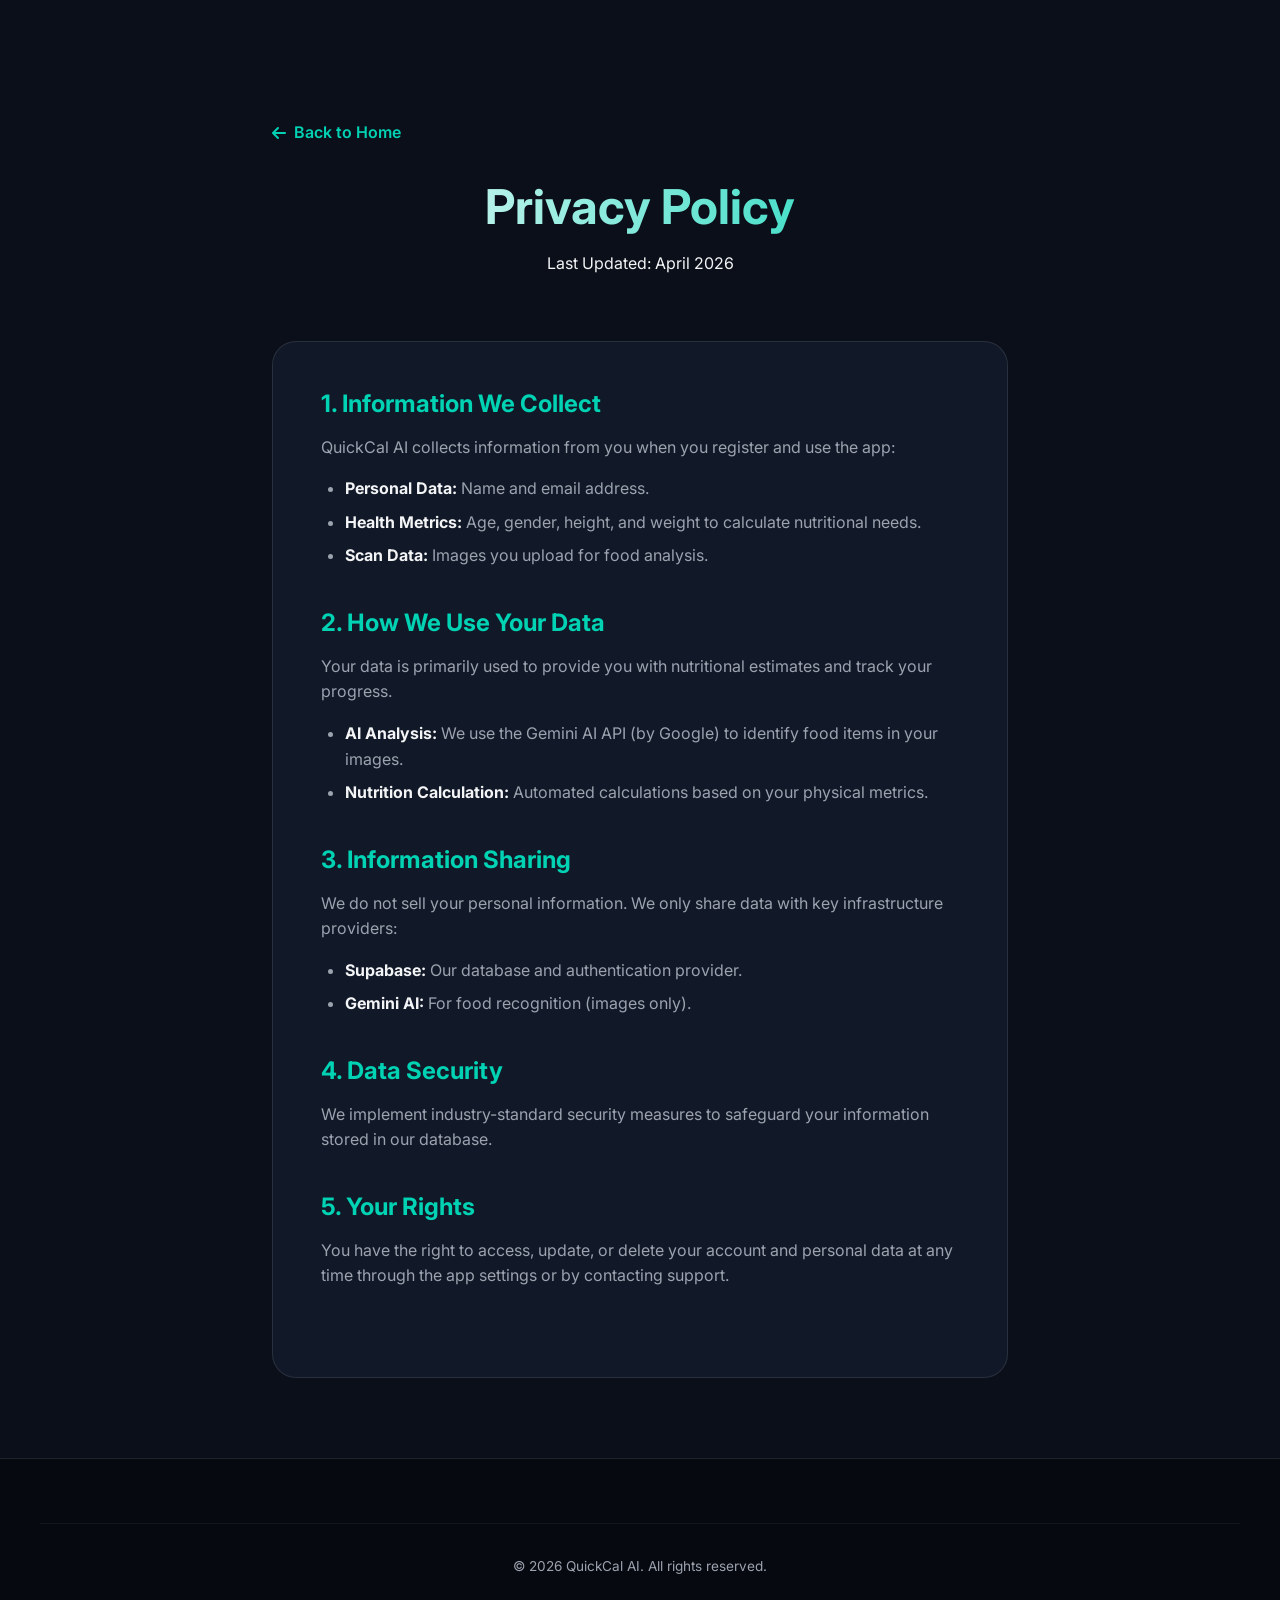
==== privacy.html @ e0e86d64 "Move website files from promo-website to root directory" ====
<!DOCTYPE html>
<html lang="en">
<head>
    <meta charset="UTF-8">
    <meta name="viewport" content="width=device-width, initial-scale=1.0">
    <title>Privacy Policy - QuickCal AI</title>
    <!-- Google Fonts -->
    <link rel="preconnect" href="https://fonts.googleapis.com">
    <link rel="preconnect" href="https://fonts.gstatic.com" crossorigin>
    <link href="https://fonts.googleapis.com/css2?family=Inter:wght@300;400;500;600;700;800&display=swap" rel="stylesheet">
    <!-- Custom CSS -->
    <link rel="stylesheet" href="css/style.css">
    <!-- FontAwesome -->
    <link rel="stylesheet" href="https://cdnjs.cloudflare.com/ajax/libs/font-awesome/6.4.0/css/all.min.css">
</head>
<body>
    <div class="legal-page fade-in-up animate">
        <a href="index.html" class="back-home">
            <i class="fa-solid fa-arrow-left"></i> Back to Home
        </a>
        
        <header class="legal-header">
            <h1>Privacy Policy</h1>
            <p>Last Updated: April 2026</p>
        </header>

        <main class="legal-content">
            <section class="legal-section">
                <h2>1. Information We Collect</h2>
                <p>QuickCal AI collects information from you when you register and use the app:</p>
                <ul>
                    <li><strong>Personal Data:</strong> Name and email address.</li>
                    <li><strong>Health Metrics:</strong> Age, gender, height, and weight to calculate nutritional needs.</li>
                    <li><strong>Scan Data:</strong> Images you upload for food analysis.</li>
                </ul>
            </section>

            <section class="legal-section">
                <h2>2. How We Use Your Data</h2>
                <p>Your data is primarily used to provide you with nutritional estimates and track your progress.</p>
                <ul>
                    <li><strong>AI Analysis:</strong> We use the Gemini AI API (by Google) to identify food items in your images.</li>
                    <li><strong>Nutrition Calculation:</strong> Automated calculations based on your physical metrics.</li>
                </ul>
            </section>

            <section class="legal-section">
                <h2>3. Information Sharing</h2>
                <p>We do not sell your personal information. We only share data with key infrastructure providers:</p>
                <ul>
                    <li><strong>Supabase:</strong> Our database and authentication provider.</li>
                    <li><strong>Gemini AI:</strong> For food recognition (images only).</li>
                </ul>
            </section>

            <section class="legal-section">
                <h2>4. Data Security</h2>
                <p>We implement industry-standard security measures to safeguard your information stored in our database.</p>
            </section>

            <section class="legal-section">
                <h2>5. Your Rights</h2>
                <p>You have the right to access, update, or delete your account and personal data at any time through the app settings or by contacting support.</p>
            </section>
        </main>
    </div>

    <footer>
        <div class="footer-bottom">
            <p>&copy; 2026 QuickCal AI. All rights reserved.</p>
        </div>
    </footer>
</body>
</html>
---- css/style.css ----
/* Base Variables */
:root {
    --bg-color: #0b0f19;
    --bg-secondary: #111827;
    --primary: #00d2b4;
    --primary-glow: rgba(0, 210, 180, 0.4);
    --secondary: #3b82f6;
    --text-main: #f3f4f6;
    --text-muted: #9ca3af;
    --card-bg: rgba(30, 41, 59, 0.7);
    --nav-bg: rgba(11, 15, 25, 0.85);
    --glass-border: rgba(255, 255, 255, 0.1);
    
    --transition: all 0.3s ease;
}

/* Reset & Typography */
* {
    margin: 0;
    padding: 0;
    box-sizing: border-box;
}

html {
    scroll-behavior: smooth;
}

body {
    font-family: 'Inter', sans-serif;
    background-color: var(--bg-color);
    color: var(--text-main);
    line-height: 1.6;
    overflow-x: hidden;
}

a {
    text-decoration: none;
    color: inherit;
    transition: var(--transition);
}

ul {
    list-style: none;
}

/* Typography styles */
h1, h2, h3, h4 {
    color: #fff;
    line-height: 1.2;
}

/* Utility Classes */
.glass {
    background: var(--card-bg);
    backdrop-filter: blur(12px);
    -webkit-backdrop-filter: blur(12px);
    border: 1px solid var(--glass-border);
    border-radius: 16px;
}

.glass-heavy {
    background: linear-gradient(135deg, rgba(30,41,59,0.9) 0%, rgba(15,23,42,0.95) 100%);
    backdrop-filter: blur(20px);
    -webkit-backdrop-filter: blur(20px);
    border: 1px solid rgba(255, 255, 255, 0.15);
    border-radius: 24px;
}

.btn {
    display: inline-flex;
    align-items: center;
    justify-content: center;
    gap: 8px;
    padding: 12px 24px;
    border-radius: 50px;
    font-weight: 600;
    cursor: pointer;
    transition: var(--transition);
    border: none;
    font-size: 1rem;
}

.btn-primary {
    background: linear-gradient(to right, var(--primary), #00e5c5);
    color: #000;
    box-shadow: 0 4px 15px var(--primary-glow);
}

.btn-primary:hover {
    transform: translateY(-2px);
    box-shadow: 0 6px 20px rgba(0, 210, 180, 0.6);
}

.btn-secondary {
    background: transparent;
    color: var(--text-main);
    border: 1px solid var(--glass-border);
}

.btn-secondary:hover {
    background: rgba(255, 255, 255, 0.05);
    border-color: rgba(255, 255, 255, 0.2);
}

.btn-large {
    padding: 16px 32px;
    font-size: 1.1rem;
}

/* Custom icon colors */
i { color: var(--primary); }
.btn-primary i { color: #000; }
.btn-secondary i { color: var(--text-main); }
.footer-links i { color: var(--text-muted); }

/* Navigation */
.navbar {
    position: fixed;
    top: 0;
    width: 100%;
    z-index: 1000;
    background: var(--nav-bg);
    backdrop-filter: blur(10px);
    border-bottom: 1px solid rgba(255,255,255,0.05);
    transition: var(--transition);
}

.nav-container {
    max-width: 1200px;
    margin: 0 auto;
    padding: 1rem 2rem;
    display: flex;
    justify-content: space-between;
    align-items: center;
}

.logo {
    display: flex;
    align-items: center;
    gap: 10px;
    font-size: 1.5rem;
    font-weight: 800;
    color: #fff;
}

.logo-icon {
    display: flex;
    align-items: center;
    justify-content: center;
    width: 36px;
    height: 36px;
    background: linear-gradient(135deg, var(--primary), var(--secondary));
    border-radius: 10px;
}

.logo-icon i {
    color: #fff;
    font-size: 1rem;
}

.nav-links {
    display: flex;
    gap: 2rem;
    align-items: center;
}

.nav-links li a {
    font-weight: 500;
    color: var(--text-muted);
}

.nav-links li a:hover {
    color: var(--primary);
}

.nav-cta {
    background: rgba(0, 210, 180, 0.1);
    color: var(--primary) !important;
    padding: 8px 16px;
    border-radius: 8px;
    border: 1px solid rgba(0, 210, 180, 0.2);
}

.nav-cta:hover {
    background: var(--primary);
    color: #000 !important;
}

.mobile-menu-btn {
    display: none;
    font-size: 1.5rem;
    color: var(--text-main);
    cursor: pointer;
}

/* Header / Hero Section */
.hero {
    min-height: 100vh;
    display: flex;
    align-items: center;
    justify-content: space-between;
    max-width: 1200px;
    margin: 0 auto;
    padding: 120px 2rem 4rem;
    gap: 4rem;
}

.hero-content {
    flex: 1;
}

.badge {
    display: inline-block;
    padding: 6px 14px;
    background: rgba(59, 130, 246, 0.15);
    color: #60a5fa;
    border: 1px solid rgba(59, 130, 246, 0.3);
    border-radius: 50px;
    font-size: 0.85rem;
    font-weight: 600;
    margin-bottom: 24px;
}

.hero-content h1 {
    font-size: 4rem;
    font-weight: 800;
    margin-bottom: 1.5rem;
    background: linear-gradient(to right, #fff, var(--primary));
    -webkit-background-clip: text;
    -webkit-text-fill-color: transparent;
}

.hero-content p {
    font-size: 1.25rem;
    color: var(--text-muted);
    margin-bottom: 2.5rem;
    max-width: 500px;
}

.hero-actions {
    display: flex;
    gap: 1rem;
    margin-bottom: 3rem;
}

.stats {
    display: flex;
    gap: 3rem;
}

.stat-item h3 {
    font-size: 2rem;
    color: var(--primary);
    font-weight: 700;
}

.stat-item p {
    font-size: 0.9rem;
    color: var(--text-muted);
    margin: 0;
}

/* Hero Image & Mockup */
.hero-image {
    flex: 1;
    position: relative;
    display: flex;
    justify-content: center;
}

.device-mockup {
    background: #000;
    border: 8px solid #2a2a35;
    border-radius: 40px;
    overflow: hidden;
    box-shadow: 0 20px 50px rgba(0,0,0,0.5);
    position: relative;
}

.device-mockup::before {
    content: '';
    position: absolute;
    top: 0; left: 50%;
    transform: translateX(-50%);
    width: 40%;
    height: 25px;
    background: #2a2a35;
    border-bottom-left-radius: 15px;
    border-bottom-right-radius: 15px;
    z-index: 10;
}

.main-mockup {
    width: 320px;
    height: 650px;
    transform: rotate(-5deg);
    transition: transform 0.5s ease;
}

.main-mockup:hover {
    transform: rotate(0deg) scale(1.02);
}

.device-mockup img {
    width: 100%;
    height: 100%;
    object-fit: cover;
}

/* Floating Elements */
.floating-card {
    position: absolute;
    padding: 16px 20px;
    z-index: 20;
}

.kcal-info {
    display: flex;
    align-items: center;
    gap: 15px;
}

.kcal-info .icon {
    background: rgba(255, 69, 58, 0.1);
    color: #ff453a;
    width: 40px; height: 40px;
    border-radius: 50%;
    display: flex; align-items: center; justify-content: center;
    font-size: 1.2rem;
}

.kcal-info .details h4 { font-size: 1.2rem; }
.kcal-info .details p { margin:0; font-size: 0.8rem; color: var(--text-muted); }

/* Positioning the floating cards */
.hero-image .floating-card {
    bottom: 80px;
    left: -40px;
}

.chat-reply {
    top: 60px;
    right: -30px;
    font-size: 0.9rem;
    font-style: italic;
    max-width: 200px;
}


/* General Section Styling */
.section-header {
    text-align: center;
    margin-bottom: 4rem;
}

.section-header h2 {
    font-size: 2.5rem;
    margin-bottom: 1rem;
}

.section-header p {
    color: var(--text-muted);
    font-size: 1.1rem;
    max-width: 600px;
    margin: 0 auto;
}

/* Features */
.features {
    padding: 6rem 2rem;
    max-width: 1200px;
    margin: 0 auto;
}

.features-grid {
    display: grid;
    grid-template-columns: repeat(auto-fit, minmax(300px, 1fr));
    gap: 2rem;
}

.feature-card {
    background: var(--bg-secondary);
    border: 1px solid var(--glass-border);
    padding: 2.5rem 2rem;
    border-radius: 20px;
    transition: var(--transition);
}

.feature-card:hover {
    transform: translateY(-10px);
    border-color: rgba(0, 210, 180, 0.4);
    box-shadow: 0 10px 40px rgba(0, 0, 0, 0.2);
}

.icon-wrapper {
    width: 60px;
    height: 60px;
    background: rgba(0, 210, 180, 0.1);
    border-radius: 16px;
    display: flex;
    align-items: center;
    justify-content: center;
    font-size: 1.8rem;
    color: var(--primary);
    margin-bottom: 1.5rem;
}

.feature-card h3 {
    font-size: 1.5rem;
    margin-bottom: 1rem;
}

.feature-card p {
    color: var(--text-muted);
}

/* How It Works Layer */
.how-it-works {
    padding: 6rem 2rem;
    max-width: 1200px;
    margin: 0 auto;
    overflow: hidden;
}

.split-section {
    display: flex;
    align-items: center;
    gap: 4rem;
    margin-bottom: 8rem;
}

.split-section.reverse {
    flex-direction: row-reverse;
}

.split-content {
    flex: 1;
}

.split-content h2 {
    font-size: 2.5rem;
    margin-bottom: 1rem;
}

.split-content > p {
    color: var(--text-muted);
    font-size: 1.2rem;
    margin-bottom: 2.5rem;
}

.benefit-list li {
    display: flex;
    gap: 1.5rem;
    margin-bottom: 2rem;
}

.benefit-list i {
    font-size: 1.5rem;
    color: var(--primary);
    margin-top: 4px;
}

.benefit-list h4 {
    font-size: 1.2rem;
    margin-bottom: 0.5rem;
}

.benefit-list p {
    color: var(--text-muted);
}

.split-image {
    flex: 1;
    display: flex;
    justify-content: center;
    position: relative;
}

.side-mockup {
    width: 280px;
    height: 580px;
}

/* Screenshots Gallery */
.screenshots {
    padding: 6rem 0;
    background: var(--bg-secondary);
    border-top: 1px solid rgba(255,255,255,0.02);
    border-bottom: 1px solid rgba(255,255,255,0.02);
}

.carousel-container {
    width: 100%;
    overflow-x: auto;
    padding: 2rem;
    scrollbar-width: none; /* Firefox */
}

.carousel-container::-webkit-scrollbar {
    display: none; /* Safari/Chrome */
}

.screen-track {
    display: flex;
    gap: 2rem;
    padding: 0 50vw;
    margin-left: -140px; /* Align first item to center roughly */
}

.screen-item {
    flex: 0 0 auto;
    width: 280px;
    height: 580px;
    border-radius: 30px;
    overflow: hidden;
    border: 6px solid #2a2a35;
    box-shadow: 0 15px 35px rgba(0,0,0,0.4);
    transition: transform 0.3s ease;
    cursor: pointer;
}

.screen-item:hover {
    transform: scale(1.05);
}

.screen-item img {
    width: 100%;
    height: 100%;
    object-fit: cover;
}

/* CTA Section */
.cta {
    padding: 8rem 2rem;
    max-width: 1000px;
    margin: 0 auto;
}

.cta-banner {
    padding: 4rem 2rem;
    text-align: center;
    position: relative;
    overflow: hidden;
}

.cta-banner::before {
    content: '';
    position: absolute;
    top: -50%; left: -50%;
    width: 200%; height: 200%;
    background: radial-gradient(circle, rgba(0,210,180,0.1) 0%, rgba(0,0,0,0) 60%);
    z-index: -1;
}

.cta-banner h2 {
    font-size: 3rem;
    margin-bottom: 1rem;
}

.cta-banner p {
    font-size: 1.2rem;
    color: var(--text-muted);
    margin-bottom: 2rem;
}

.cta-btn {
    margin-bottom: 1rem;
}

.small-note {
    font-size: 0.8rem !important;
    margin-bottom: 0 !important;
}

/* Footer */
footer {
    background: #06090f;
    padding: 4rem 2rem 2rem;
    border-top: 1px solid var(--glass-border);
}

.footer-content {
    max-width: 1200px;
    margin: 0 auto;
    display: flex;
    justify-content: space-between;
    gap: 2rem;
    margin-bottom: 3rem;
}

.footer-brand {
    max-width: 300px;
}

.footer-brand .logo {
    margin-bottom: 1rem;
}

.footer-brand p {
    color: var(--text-muted);
    font-size: 0.9rem;
}

.footer-links {
    display: flex;
    gap: 4rem;
}

.link-column h4 {
    margin-bottom: 1.5rem;
    font-size: 1.1rem;
}

.link-column ul li {
    margin-bottom: 0.8rem;
}

.link-column ul li a {
    color: var(--text-muted);
    font-size: 0.9rem;
}

.link-column ul li a:hover {
    color: var(--primary);
}

.social-links {
    display: flex;
    gap: 1rem;
}

.social-links a {
    display: flex;
    align-items: center;
    justify-content: center;
    width: 40px;
    height: 40px;
    background: rgba(255,255,255,0.05);
    border-radius: 50%;
    color: var(--text-main);
}

.social-links a:hover {
    background: var(--primary);
    color: #000;
}

.footer-bottom {
    max-width: 1200px;
    margin: 0 auto;
    padding-top: 2rem;
    text-align: center;
    border-top: 1px solid rgba(255,255,255,0.05);
    color: var(--text-muted);
    font-size: 0.85rem;
}

/* Animations */
@keyframes float {
    0% { transform: translateY(0px); }
    50% { transform: translateY(-10px); }
    100% { transform: translateY(0px); }
}

@keyframes float-alt {
    0% { transform: translateY(0px); }
    50% { transform: translateY(10px); }
    100% { transform: translateY(0px); }
}

.float-anim {
    animation: float 4s ease-in-out infinite;
}

.float-anim-alt {
    animation: float-alt 5s ease-in-out infinite;
}

/* Scroll Animations CSS */
.fade-in-up, .fade-in-left, .fade-in-right, .slide-in-left, .slide-in-right {
    opacity: 0;
    transition: opacity 0.8s ease-out, transform 0.8s ease-out;
}

.fade-in-up { transform: translateY(40px); }
.fade-in-left { transform: translateX(-40px); }
.fade-in-right { transform: translateX(40px); }
.slide-in-left { transform: translateX(-100px); }
.slide-in-right { transform: translateX(100px); }

.animate {
    opacity: 1;
    transform: translateY(0) translateX(0);
}

/* Responsive Design */
@media (max-width: 992px) {
    .hero {
        flex-direction: column;
        text-align: center;
        padding-top: 150px;
    }
    
    .hero-content h1 { font-size: 3rem; }
    .hero-content p { margin: 0 auto 2rem; }
    .hero-actions { justify-content: center; }
    .stats { justify-content: center; }
    
    .hero-image {
        margin-top: 4rem;
    }
    
    .split-section, .split-section.reverse {
        flex-direction: column;
        text-align: center;
        gap: 3rem;
    }
    
    .benefit-list li {
        text-align: left;
    }
    
    .footer-content {
        flex-direction: column;
    }
    
    .footer-links {
        justify-content: space-between;
    }
}

@media (max-width: 768px) {
    .nav-links {
        display: none; /* Would be toggled by JS in a real app */
    }
    
    .mobile-menu-btn {
        display: block;
    }
    
    .hero-content h1 { font-size: 2.2rem; }
    
    .stats {
        flex-direction: column;
        gap: 1.5rem;
    }
    
    .footer-links {
        flex-direction: column;
        gap: 2rem;
    }
    
    .device-mockup, .screen-item {
        width: 250px;
        height: 520px;
    }
}

/* Legal Pages Styling */
.legal-page {
    padding-top: 120px;
    padding-bottom: 80px;
    max-width: 800px;
    margin: 0 auto;
    padding-left: 2rem;
    padding-right: 2rem;
}

.legal-header {
    text-align: center;
    margin-bottom: 4rem;
}

.legal-header h1 {
    font-size: 3rem;
    margin-bottom: 1rem;
    background: linear-gradient(to right, #fff, var(--primary));
    -webkit-background-clip: text;
    -webkit-text-fill-color: transparent;
}

.legal-content {
    background: var(--bg-secondary);
    border: 1px solid var(--glass-border);
    padding: 3rem;
    border-radius: 24px;
}

.legal-section {
    margin-bottom: 2.5rem;
}

.legal-section h2 {
    font-size: 1.5rem;
    margin-bottom: 1rem;
    color: var(--primary);
}

.legal-section p, .legal-section ul {
    color: var(--text-muted);
    margin-bottom: 1rem;
}

.legal-section b, .legal-section strong {
    color: var(--text-main);
}

.legal-section ul {
    padding-left: 1.5rem;
}

.legal-section ul li {
    margin-bottom: 0.5rem;
    list-style-type: disc;
}

.back-home {
    display: inline-flex;
    align-items: center;
    gap: 8px;
    color: var(--primary);
    margin-bottom: 2rem;
    font-weight: 600;
}

.back-home:hover {
    text-decoration: underline;
}
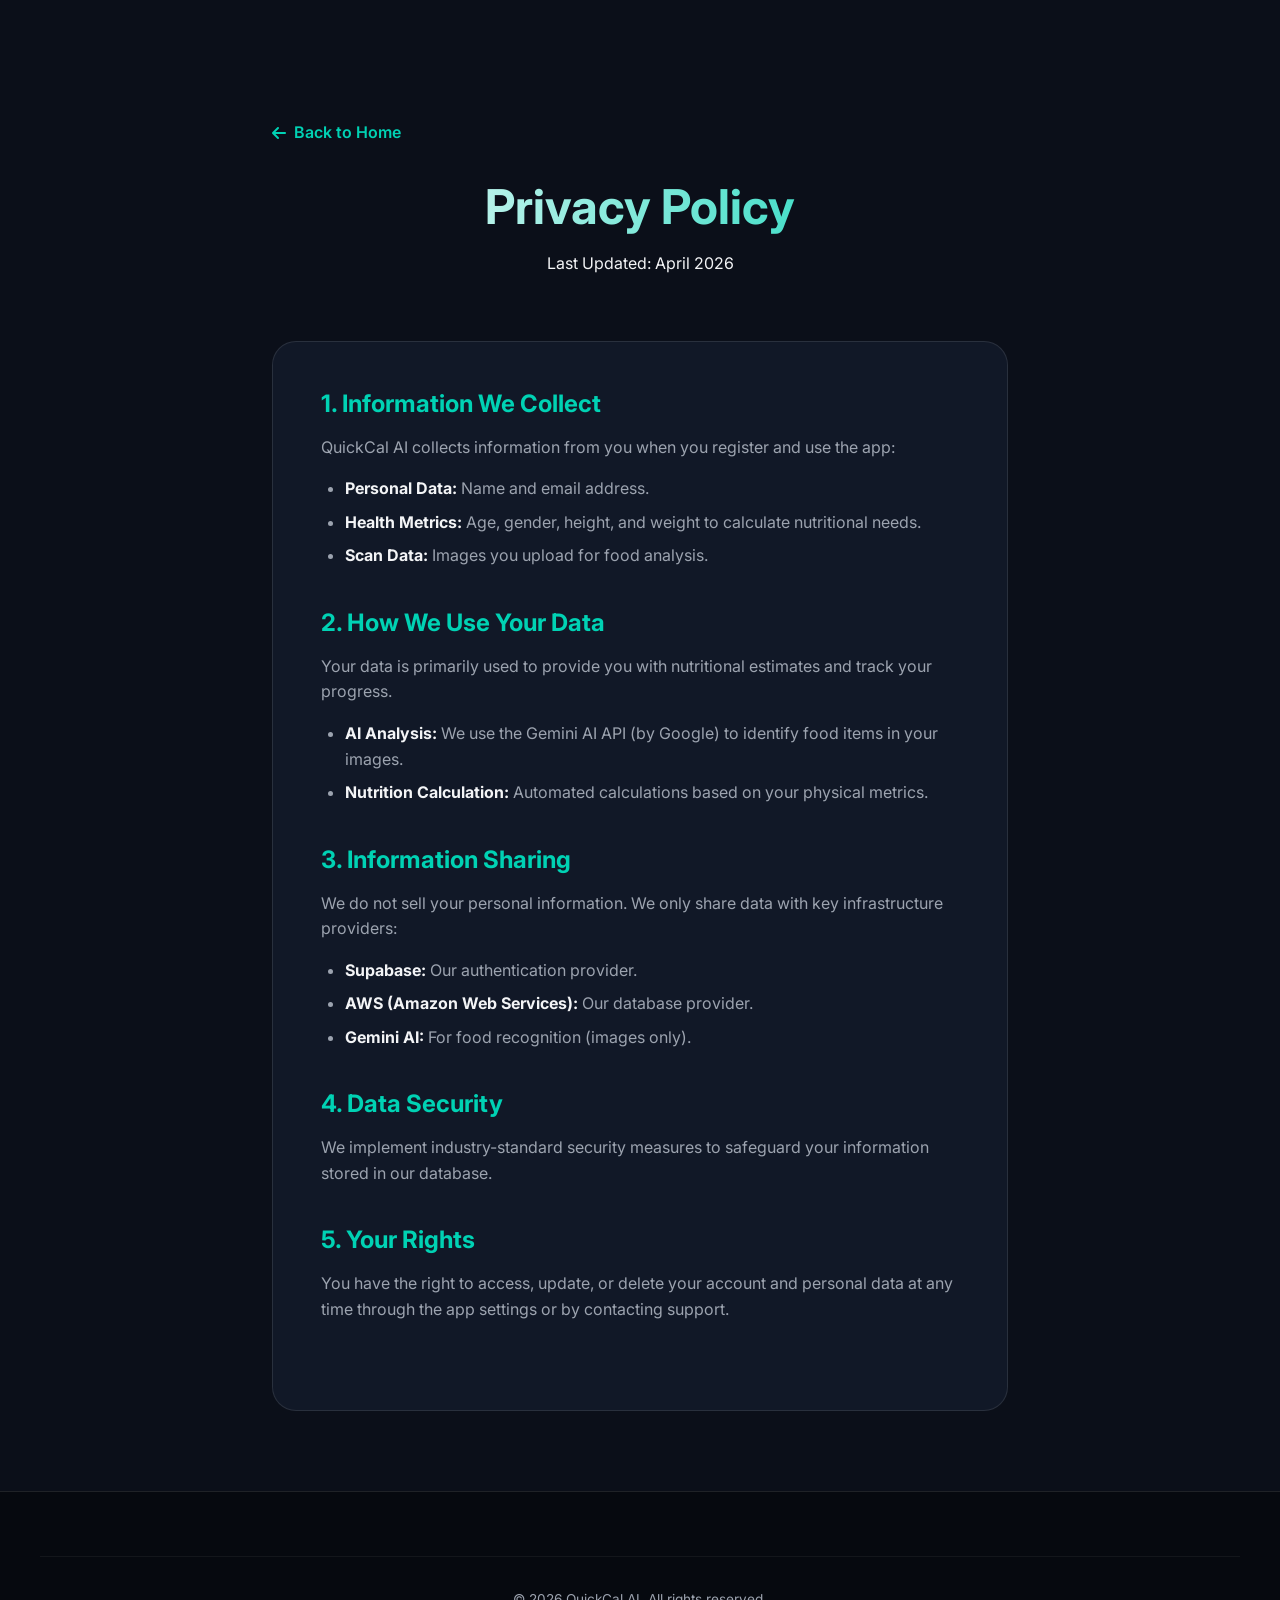
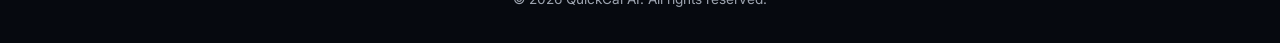
==== commit d01736ee: "update database info in privacy policy and save latest website updates" ====
--- a/privacy.html
+++ b/privacy.html
@@ -48,7 +48,8 @@
                 <h2>3. Information Sharing</h2>
                 <p>We do not sell your personal information. We only share data with key infrastructure providers:</p>
                 <ul>
-                    <li><strong>Supabase:</strong> Our database and authentication provider.</li>
+                    <li><strong>Supabase:</strong> Our authentication provider.</li>
+                    <li><strong>AWS (Amazon Web Services):</strong> Our database provider.</li>
                     <li><strong>Gemini AI:</strong> For food recognition (images only).</li>
                 </ul>
             </section>
--- a/css/style.css
+++ b/css/style.css
@@ -826,3 +826,21 @@
 .back-home:hover {
     text-decoration: underline;
 }
++
++
+/* Custom Logo Image Styling */+
+.logo-img {+
+    width: 36px;+
+    height: 36px;+
+    border-radius: 8px;+
+    object-fit: cover;+
+}+
